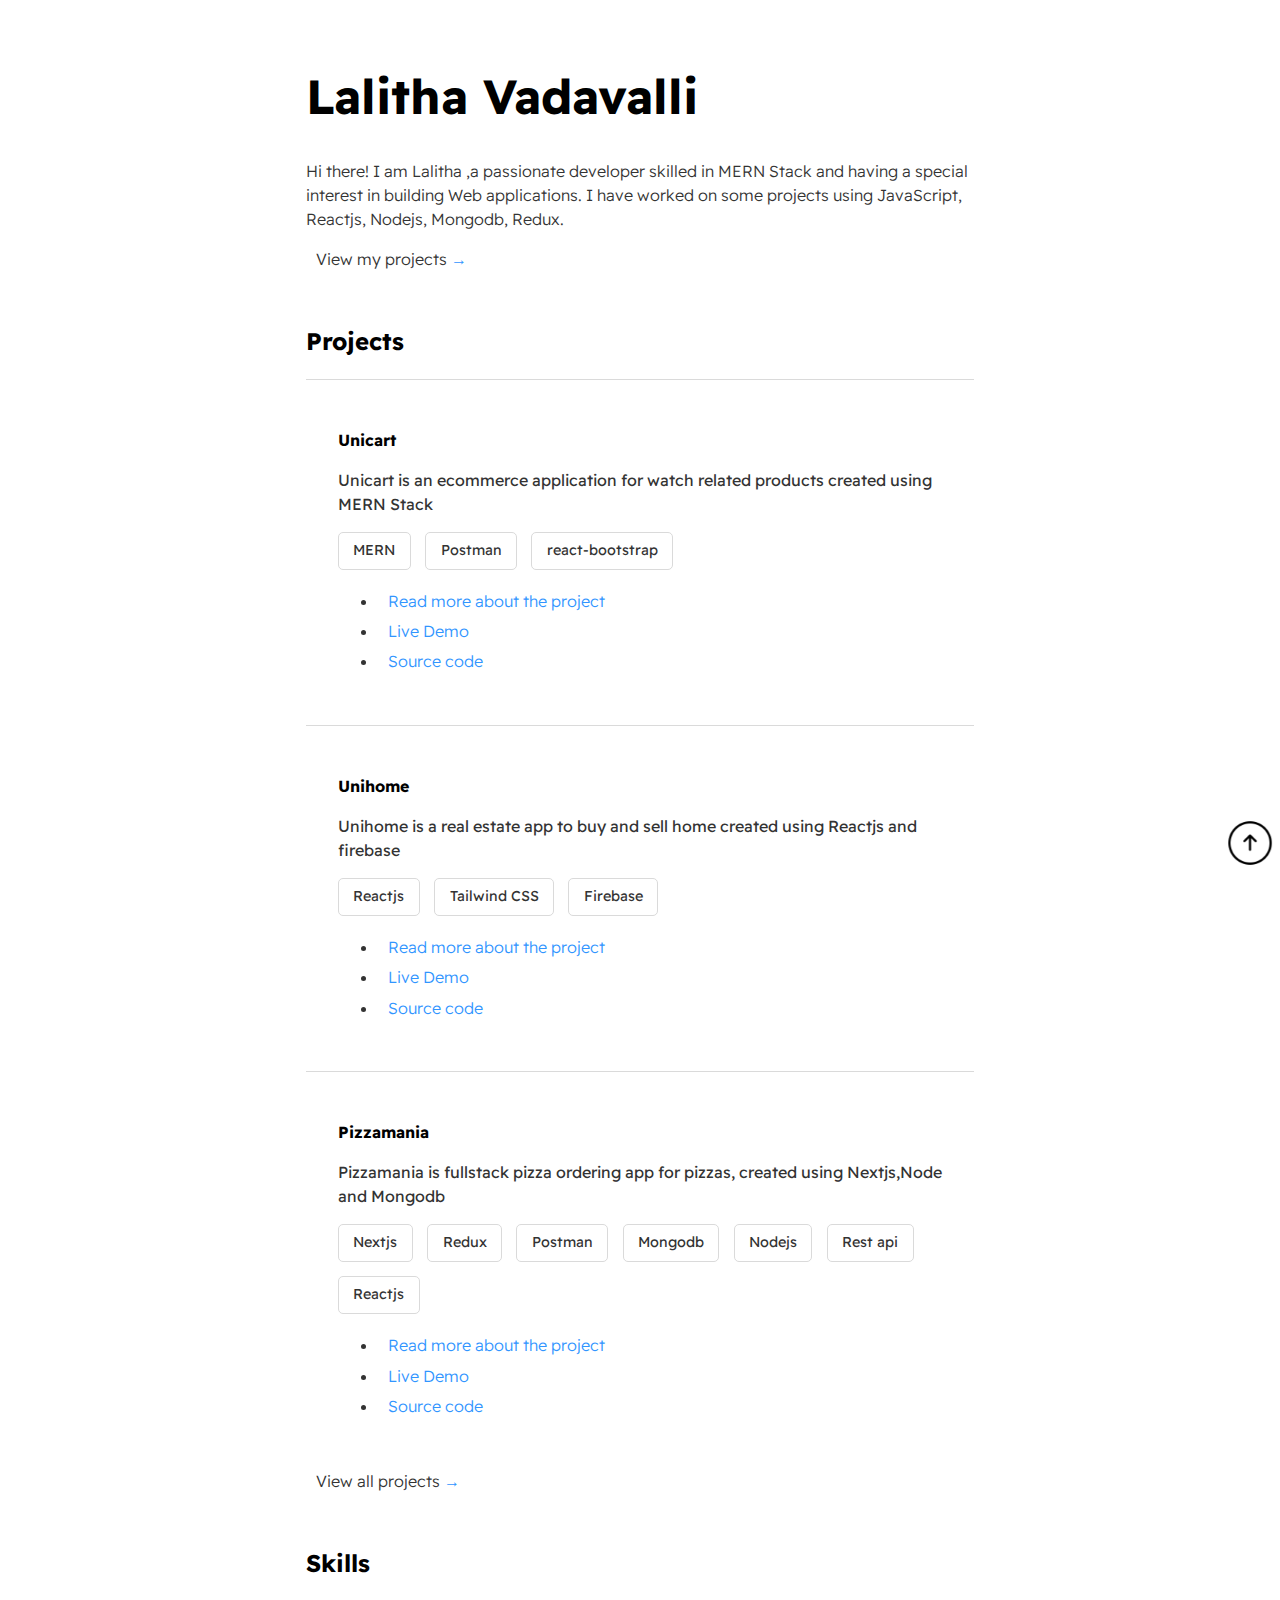
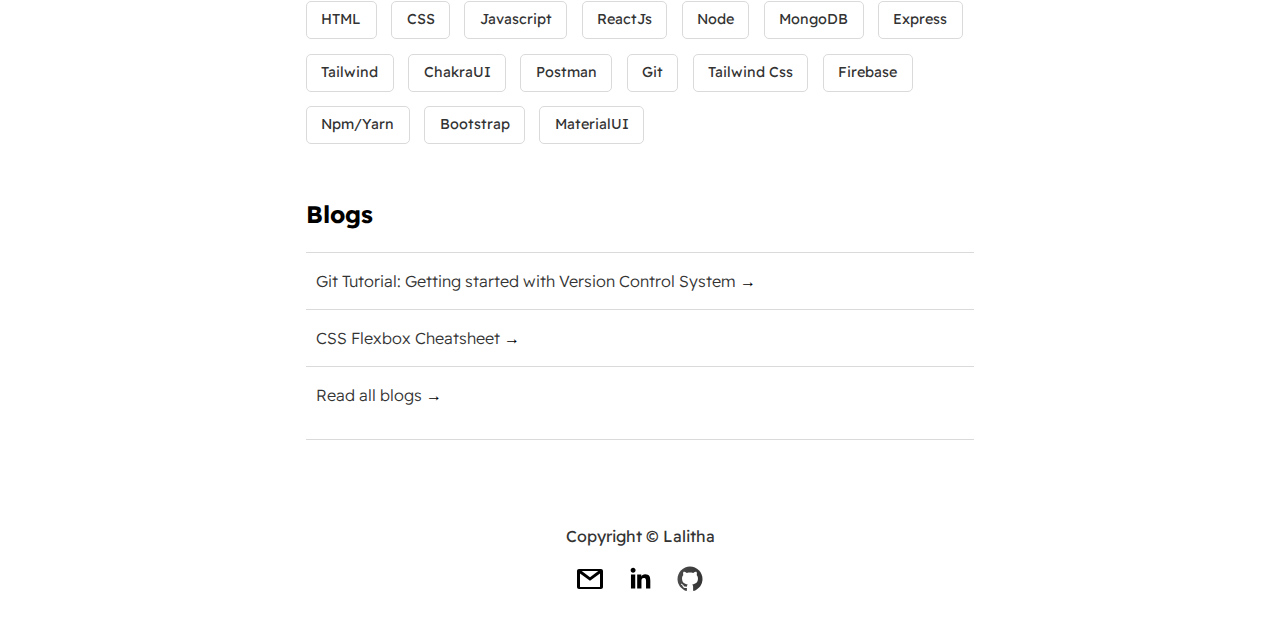
==== index.html @ d6ab0687 "Update index.html" ====
<!DOCTYPE html>
<html>
    <head>
        <meta charset="utf-8">
        <meta http-equiv="X-UA-Compatible" content="IE=edge">
        <title>Lalitha Vadavalli</title>
        <meta name="description" content="">
        <meta name="viewport" content="width=device-width, initial-scale=1">
        <link rel="stylesheet" href="./styles/style.css">
          <!-- Favicons -->
        <link
        rel="apple-touch-icon"
        sizes="180x180"
        href="/assets/icons/apple-touch-icon.png"
        />
        <link
        rel="icon"
        type="image/png"
        sizes="32x32"
        href="/assets/icons/favicon-32x32.png" 
        />
    </head>
    <body>
        <div id="container--main">

            <!-- <section class="section--page">
                <div id="socials--lists">
                    <a href="index.html">Home</a>
                    <a href="project.html" target="_blank">Projects</a>
                    <a href="" target="_blank">Blog</a>
 
                </div>
            </section>

            <div class="line-break"></div>  -->

            <section id="wrapper--hero" class="section--page">
                <!-- <img id="profile-pic" src="./assets/images/profile_pic.JPG"> -->

                <div>
                    <h1 id="user-name"><span id="span-head"></span>Lalitha Vadavalli</h1>
                    <p id="bio">
                     Hi there! I am Lalitha ,a passionate developer skilled in MERN Stack and having a special interest in building Web applications. I have worked on some projects using JavaScript, Reactjs, Nodejs, Mongodb, Redux.
                    </p> 
                <a href="project.html"><span>View my projects</span> &#X02192;</a>
                    <!-- <p id="email">sailalithavadavalli98@gmail.com</p> -->
                </div>  
            </section>

            <!-- <section class="section--page">
                
                <div id="socials--list">
                    <a href="https://www.linkedin.com/in/lalithavadavalli/" target="_blank">Linkedin</a>
                    <a href="https://github.com/LalithaRamanaV" target="_blank">Github</a>
                    <a href="https://hashnode.com/@lalithaV" target="_blank">Hashnode</a>
                    <a href="./assets/resume.pdf" target="_blank">Resume</a>
                </div>
            </section> -->

            <!-- <section class="section--page">
                <h2>Skills & Qualifications</h2>
                <ul id="qualifications--list">
                    <li>✔️ Familiar with frontend & backend development</li>
                    <li>✔️ Good knowledge in API & Database Design</li>
                    <li>✔️ Worked as Content Writer for a non-profit organization</li>
                    
                </ul>
            </section> -->

            <section id="work-history-wrapper" class="section--page">
              <h2>Projects</h2>

              <div class="line-break"></div>
              <div class="card--work-history">
                  <strong>Unicart</strong>
                  <p>Unicart is an ecommerce application for watch related products created using MERN Stack </p>
                  <div id="wrapper--techstack__items">
                      <div class="card--techstack"><span>MERN</span></div>
                      <div class="card--techstack"><span>Postman</span></div>
                      <div class="card--techstack"><span>react-bootstrap</span></div>
                  </div>
                  <ul>
                    <li><a href="unicart.html">Read more about the project</a></li>
                    <li><a href="https://unicart-wsw8.onrender.com/"target="blank"> Live Demo</a></li>
                    <li><a href="https://github.com/LalithaRamanaV/uni-cart"target="blank">Source code</a></li>
                </ul>
              </div>
              <div class="line-break"></div>

              <div class="card--work-history">
                <strong>Unihome </strong>
                <p>Unihome is a real estate app to buy and sell home created using Reactjs and firebase</p>
                <div id="wrapper--techstack__items">
                    <div class="card--techstack"><span>Reactjs</span></div>
                    <div class="card--techstack"><span>Tailwind CSS</span></div>
                    <div class="card--techstack"><span>Firebase</span></div>
                </div>
                <ul>
                    <li><a href="unihome.html">Read more about the project</a></li>
                    <li><a href="https://unihome.vercel.app/"target="blank">Live Demo</a></li>
                    <li><a href="https://github.com/LalithaRamanaV/unihome"target="blank">Source code</a></li>
                </ul>
            </div>
           
            <div class="line-break"></div>

            
            <div class="card--work-history">
              <strong>Pizzamania</strong>
              <p>Pizzamania is fullstack pizza ordering app for pizzas, created using Nextjs,Node and Mongodb</p>
              <div id="wrapper--techstack__items">
                  <div class="card--techstack"><span>Nextjs</span></div>
                  <div class="card--techstack"><span>Redux</span></div>
                  <div class="card--techstack"><span>Postman</span></div>
                  <div class="card--techstack"><span>Mongodb</span></div>
                  <div class="card--techstack"><span>Nodejs</span></div>
                  <div class="card--techstack"><span>Rest api</span></div>
                  <div class="card--techstack"><span>Reactjs</span></div>
              </div>
              <ul>
                  <li><a href="pizzamania.html">Read more about the project</a></li>
                  <li><a href="https://pizza-mania-six.vercel.app/"target="blank">Live Demo</a></li>
                  <li><a href="https://github.com/LalithaRamanaV/pizza-mania"target="blank">Source code</a></li>
              </ul>
          </div>
          <a href="project.html"> <span>View all projects</span> &#X02192;</a>
<!--             
               <div class="main">
                  <ul class="cards">
                    <li class="cards_item">
                      <div class="card">
                        <div class="card_content">
                          <h2 class="card_title">Unicart</h2>
                          <p class="card_text">Unicart is an ecommerce application for watch related products created using MERN Stack </p>
                          <button class="btn card_btn"><a href="unicart.html">Read more</a></button>
                        </div>
                      </div>
                    </li>
                    <li class="cards_item">
                      <div class="card">
                        <div class="card_content">
                          <h2 class="card_title">Unihome</h2>
                          <p class="card_text">Unihome is a real estate app to buy and sell home created using Reactjs and firebase</p>
                          <button class="btn card_btn"><a href="unihome.html">Read more</a></button>
                        </div>
                      </div>
                    </li>
                    <li class="cards_item">
                      <div class="card">
                        <div class="card_content">
                          <h2 class="card_title">Pizzamania</h2>
                          <p class="card_text">Pizzamania is fullstack pizza ordering app for pizzas, created using Nextjs,Node and Mongodb</p>
                          <button class="btn card_btn"><a href="pizzamania.html">Read more</a></button>
                        </div>
                      </div>
                    </li>
                  </ul>

                  <a href="project.html"><span>view all projects </span>  &#X02192;</a>
                  
              </div> -->
                 

              <!-- <div id="wrapper--techstack__items">
                  <div class="card--techstack">
                      <a href="project.html"><span>view all projects </span>  &#X02192;</a>
                  </div>
              </div> -->
          
          </section>

            <section class="section--page"  id="skills">
                <h2>Skills</h2>
                <div class="skills-wrapper">
                  <!-- <div class="first-set animate__animated animate__pulse">
                    <img
                      src="assets/icons/icons8-html-5.svg"
                      alt="HTML"
                      loading="lazy"
                      class="icon icon-card"
                    />
                   
                    <img
                      src="assets/icons/icons8-css3.svg"
                      alt=""
                      loading="lazy"
                      class="icon icon-card"
                    />
                    <img
                      src="assets/icons/icons8-javascript.svg"
                      alt=""
                      loading="lazy"
                      class="icon icon-card"
                    />
                   
                    <img
                    src="assets/icons/icons8-react-native.svg"
                    alt=""
                    loading="lazy"
                    class="icon icon-card"
                  />
                
                   
                  </div>
          
                  <div class="second-set animate__animated animate__pulse">
                <img
                src="assets/icons/icons8-redux.svg"
                alt=""
                loading="lazy"
                class="icon icon-card"
              />
                    <img
                    src="assets/icons/icons8-next.js.svg"
                    alt=""
                    loading="lazy"
                    class="icon icon-card"
                  />
                    <img
                      src="assets/icons/icons8-firebase.svg"
                      alt=""
                      loading="lazy"
                      class="icon icon-card"
                    />
                    <img
                    src="assets/icons/icons8-nodejs.svg"
                    alt=""
                    loading="lazy"
                    class="icon icon-card"
                  />
                  </div>

                  <div class="third-set animate__animated animate__pulse">
                    <img
                      src="assets/icons/icons8-json-web-token.svg"
                      alt=""
                      loading="lazy"
                      class="icon icon-card"
                    />
                    <img
                      src="assets/icons/icons8-mongodb.svg"
                      alt=""
                      loading="lazy"
                      class="icon icon-card"
                    />
                    <img
                      src="assets/icons/icons8-mongoose.svg"
                      alt=""
                      loading="lazy"
                      class="icon icon-card"
                    />
                    <img
                    src="assets/icons/icons8-express-js.svg"
                    alt=""
                    loading="lazy"
                    class="icon icon-card"
                  />
                  </div>
                 -->

                <div id="wrapper--techstack__items">
                    <div class="card--techstack"><span>HTML</span></div>
                    <div class="card--techstack"><span>CSS</span></div>
                    <div class="card--techstack"><span>Javascript</span></div>
                    <div class="card--techstack"><span>ReactJs</span></div>
                    <div class="card--techstack"><span>Node</span></div>
                    <div class="card--techstack"><span>MongoDB</span></div>
                    <div class="card--techstack"><span>Express</span></div>
                    <div class="card--techstack"><span>Tailwind</span></div>
                    <div class="card--techstack"><span>ChakraUI</span></div>
                    <div class="card--techstack"><span>Postman</span></div>
                    <div class="card--techstack"><span>Git</span></div>
                    <div class="card--techstack"><span>Tailwind Css</span></div>
                    <div class="card--techstack"><span>Firebase</span></div>
                    <div class="card--techstack"><span>Npm/Yarn</span></div>
                    <div class="card--techstack"><span>Bootstrap</span></div>
                    <div class="card--techstack"><span>MaterialUI</span></div>
                </div>
              </div> 
            </section>
          

            <section class="section--page">
                <h2>Blogs</h2>

                <div class="card--project">
                    <a href="project1.html"><span>Git Tutorial: Getting started with Version Control System </span> &#X02192;</a>
                    
                </div>

                <div class="card--project">
                    <a href="project2.html" ><span>CSS Flexbox Cheatsheet </span> &#X02192;</a>
                    
                </div>
                <div class="card--project">
                    <a href="https://hashnode.com/@lalithaV" target="_blank"><span>Read all blogs </span>  &#X02192;</a>
                </div>
                

            </section>
           <!-- 
            <section class="section--page">
                <div class="line-break"></div>
                <h4 id="footer">&#169;2022 designed and coded by Lalitha</h4>
                <div id="socials--lists">
                    <a href="https://www.linkedin.com/in/lalithavadavalli/" target="_blank">Linkedin</a>
                    <a href="https://github.com/LalithaRamanaV" target="_blank">Github</a>
                    <a href="https://hashnode.com/@lalithaV" target="_blank">Hashnode</a>
                    
                </div>
            </section> -->

     
            <div class="line-break"></div>

   
        </div>
        <!-- Footer section -->
                      
    <footer>
        <p class="copy">Copyright &copy; Lalitha </p>
         <!-- Social accounts  -->
         <div class="socials">
          <a href="mailto:sailalithavadavalli98@gmail.com" target="_blank"
            ><img
              src="assets/icons/icons8-gmail-logo.svg"
              alt="gmail"
              loading="lazy"
              class="socicon"
          /></a>
          <a href="https://www.linkedin.com/in/lalithavadavalli/" target="_blank"
            ><img
              src="assets/icons/icons8-linkedin-2.svg"
              alt="Linkedin"
              loading="lazy"
              class="socicon"
          /></a>
          <a href="https://github.com/LalithaRamanaV" target="_blank"
            ><img src="assets/icons/icons8-github.svg" alt="Github" class="socicon"
          /></a>
          </div>
      </footer>

      <!-- scrolls -->
   <i class="scroll-up" id="scroll-up"
   ><img
     src="assets/icons/icons8-upward-arrow-64.png"
     class="socicon up-arrow"
     alt="scroll-up"
 /></i>

 <!-- Website scripts -->
 <script src="assets/js/app.js"></script>

    </body>
</html>
---- styles/style.css ----
@import url('https://fonts.googleapis.com/css2?family=Readex+Pro:wght@300;400;500;600;700&display=swap');

:root{
    --mainTextColor-light:#000;
    --secondaryTextColor-light:rgb(51 51 51);
    --mainLinkColor-light:#0da2b8;
    --mainLinkColor-light:#0092cc;
    --mainLinkColor-light:#3195ff;
    --mainBorderColor-light:rgb(218, 218, 218);
    --mainBgColor-light:rgb(249, 250,251);
    --mainBgColor-light:#fff;

    --mainTextColor-dark:#fff;
    --secondaryTextColor-dark:#adb0b1;
    --mainLinkColor-dark:rgb(30, 190,214);
    --mainLinkColor-dark:#0092cc;
    --mainLinkColor-dark:#3195ff;
    --mainBorderColor-dark:#2b3031;
    --mainBgColor-dark:#131415;
    
    
    --mainTextColor:var(--mainTextColor-dark);
    --secondaryTextColor:var(--secondaryTextColor-dark);
    --mainLinkColor:var(--mainLinkColor-dark);
    --mainBorderColor:var(--mainBorderColor-dark);
    --mainBgColor:var(--mainBgColor-dark);

    --mainTextColor:var(--mainTextColor-light); 
    --secondaryTextColor:var(--secondaryTextColor-light);
    --mainLinkColor:var(--mainLinkColor-light);
    --mainBorderColor:var(--mainBorderColor-light);
    --mainBgColor:var(--mainBgColor-light);
 

}


*{
    font-family: 'Readex Pro';
    line-height: 1.5em;
    box-sizing: border-box;
    color: var(--mainTextColor);
    
}
html {
    scroll-behavior: smooth;
  }
  

body{
    background-color: var(--mainBgColor);            
}
#span-head{
    font-size:0.7em;
    color: var(--mainTextColor);
    
}

p, span, li{
    color: var(--secondaryTextColor);
    font-size: 1em;
}

a{
    text-decoration: none;
    color: var(--mainLinkColor);
    font-weight: 500;
    padding: 10px;
}

li{
    line-height: 1.9em;
}

#container--main{
    max-width: 700px;
    margin: 0 auto;
    padding: 1em;
}

.section--page{
    padding-top: 1em;
    padding-bottom: 1em;
}

#wrapper--hero{
    display: flex;
    align-items: center;
    gap: 4em;
}

#bio, a{
    font-weight: 300;
}

#user-name{
    font-size: 48px;
    line-height: 1em;
}

#pic{
    width: 100%;
    height: auto;
    object-fit: cover;
}

#email{
    color: var(--mainTextColor);
}

#socials--list{
    display: flex;
    align-items: center;
    justify-content: space-evenly;
    font-size: 22px;
    column-gap:1em;
    flex-wrap: wrap;
}
#socials--lists{
    display: flex;
    justify-content: space-evenly;
    column-gap:0.5em ;
    flex-wrap: wrap; 

}


#socials--list a{
    font-weight: 300;
    color: var(--secondaryTextColor);
    font-size: 0.9em;
    transition: 0.3s;
}
#socials--lists a{
    font-weight: 600;
    color: var(--secondaryTextColor);
    font-size: 1em;
    transition: 0.3s;
}

#socials--list a:hover{
    font-weight: 100;
    color: var(--mainLinkColor);
    font-size: 1em;
}
#socials--lists a:hover{
    font-weight: 600;
    color: var(--mainLinkColor);
    font-size: 1em;
}

#qualifications--list{
    list-style: none;
}

#wrapper--techstack__items{
    display: flex;
    flex-wrap: wrap;
    gap: 1em;
    font-size: 0.9em;
}

.card--techstack{
    border: 1px solid var(--mainBorderColor);
    border-radius: 5px;
    padding: 0.5em 1em;
    align-items: center;
}
.card--techstack a{
    border-radius: 5px;
    padding: 0.5em 1em;
    align-items: center;
    font-weight:500;
}
.card--techstack a:hover{
    font-weight:900;
    
}

.card--project{
    padding-top: 1em;
    padding-bottom: 1em;
    border-top: 1px solid var(--mainBorderColor);
}

.card--project a{
    color: var(--mainTextColor);

    transition: 0.3s;
}

.card--project a:hover{
    color: #0092cc;

}

.card--work-history{
    /* border-left: 1px solid var(--mainBorderColor); */
    margin-top: 3em;
    margin-bottom: 3em;
    padding-left: 2em;
}

.line-break{
    background-color: var(--mainBorderColor);
    height: 1px;
}

h4{
    align-items: center;
    text-align: center;
}
/* technologies */
#skills{
    max-width: 68.75rem;
    margin: auto;
    text-align: center;
}
h2{
    text-align: left;
}
.skills-wrapper img {
    padding: 1.25rem;
  }
  
  .icon {
    width: 5rem;
    height: 5rem;
  }
  @media screen and (max-width: 720px) {
    .icon {
        width: 5rem;
        height: 5rem;
        columns: 3;
        overflow: hidden;
      }
  }

@media(max-width:600px){

    .section--page{
        padding-top: 1em;
        padding-bottom: 1em;
    }

    #wrapper--hero{
        display: flex;
        align-items: center;
        gap: 1em;
    }

    #profile-pic{
        width: 200px;
        height: 200px;
    }

    #wrapper--hero{
        flex-direction: column;
    }

    .card--work-history{
        border-left: none;
        padding-left: 0;
    }
}
  pre code {
    background-color:#fff;
    color:#000;
    /* border: 1px solid #999; */
    display: inline-block;
    height:auto;
    padding: 10px;
    box-sizing: border-box;
   }

/* project cards */
.main{
    max-width: 1200px;
    margin: 0 auto;
    
  }
  
  .btn {
    font-size: 14px;
    text-transform: uppercase;
    font-weight: 400;
    display: block;
    width: 100%;
    cursor: pointer;
    background: #131415;
    border:none;
    color:#adb0b1;
    background-color: #2b3031;
  }
  
  .btn:hover {
    font-weight: 600;
    color:#0092cc;
  }
  
  .cards {
   
    display: flex;
    flex-wrap: wrap;
    list-style: none;
    margin: 0;
    padding: 0;
  }
  
  .cards_item {
    display: flex;
    padding: 1rem;
  }
  
  @media (min-width: 40rem) {
    .cards_item {
      width: 50%;
    }
  }
  
  @media (min-width: 56rem) {
    .cards_item {
      width: 33.3333%;
    }
  }
  
  .card {
    background-color: #2b3031;
    border-radius: 0.25rem;
    /* box-shadow: 0 20px 40px -14px rgba(0, 0, 0, 0.25); */
    display: flex;
    flex-direction: column;
    overflow: hidden;
  }
 
  
  .card_content {
    padding: 1rem;
    /* border: 1px solid rgba(255, 255, 255, 0.2); */
    background-color:#131415;
    background-color: #2b3031;
    
  }
  
  .card_title {
    color: #adb0b1;
    font-size: 1.1rem;
    font-weight: 700;
    letter-spacing: 1px;
    text-transform: capitalize;
    margin: 0px;
  }
  
  .card_text {
    color: #adb0b1;
    font-size: 0.875rem;
    line-height: 1.5;
    margin-bottom: 1.25rem;    
    font-weight: 400;
  }
  /* footer and footer icons */
  .socials {
    position: relative;
    display: table;
    margin :0 auto;
  }
  .socicon {
    height: 30px;
    width: 30px;
  }
  footer {
    padding: 1.25rem;
    text-align: center;
    margin: 2rem 0 0;
  }
  @media screen and (max-width: 420px) {
    .footer{
        font-size: small;
      }
  }
/* scrolls */
.scroll-up {
  position: fixed;
  right: 0.5%;
  bottom: 3%;
  cursor: pointer;
}

.up-arrow {
  width: 3rem;
  height: 3rem;
}
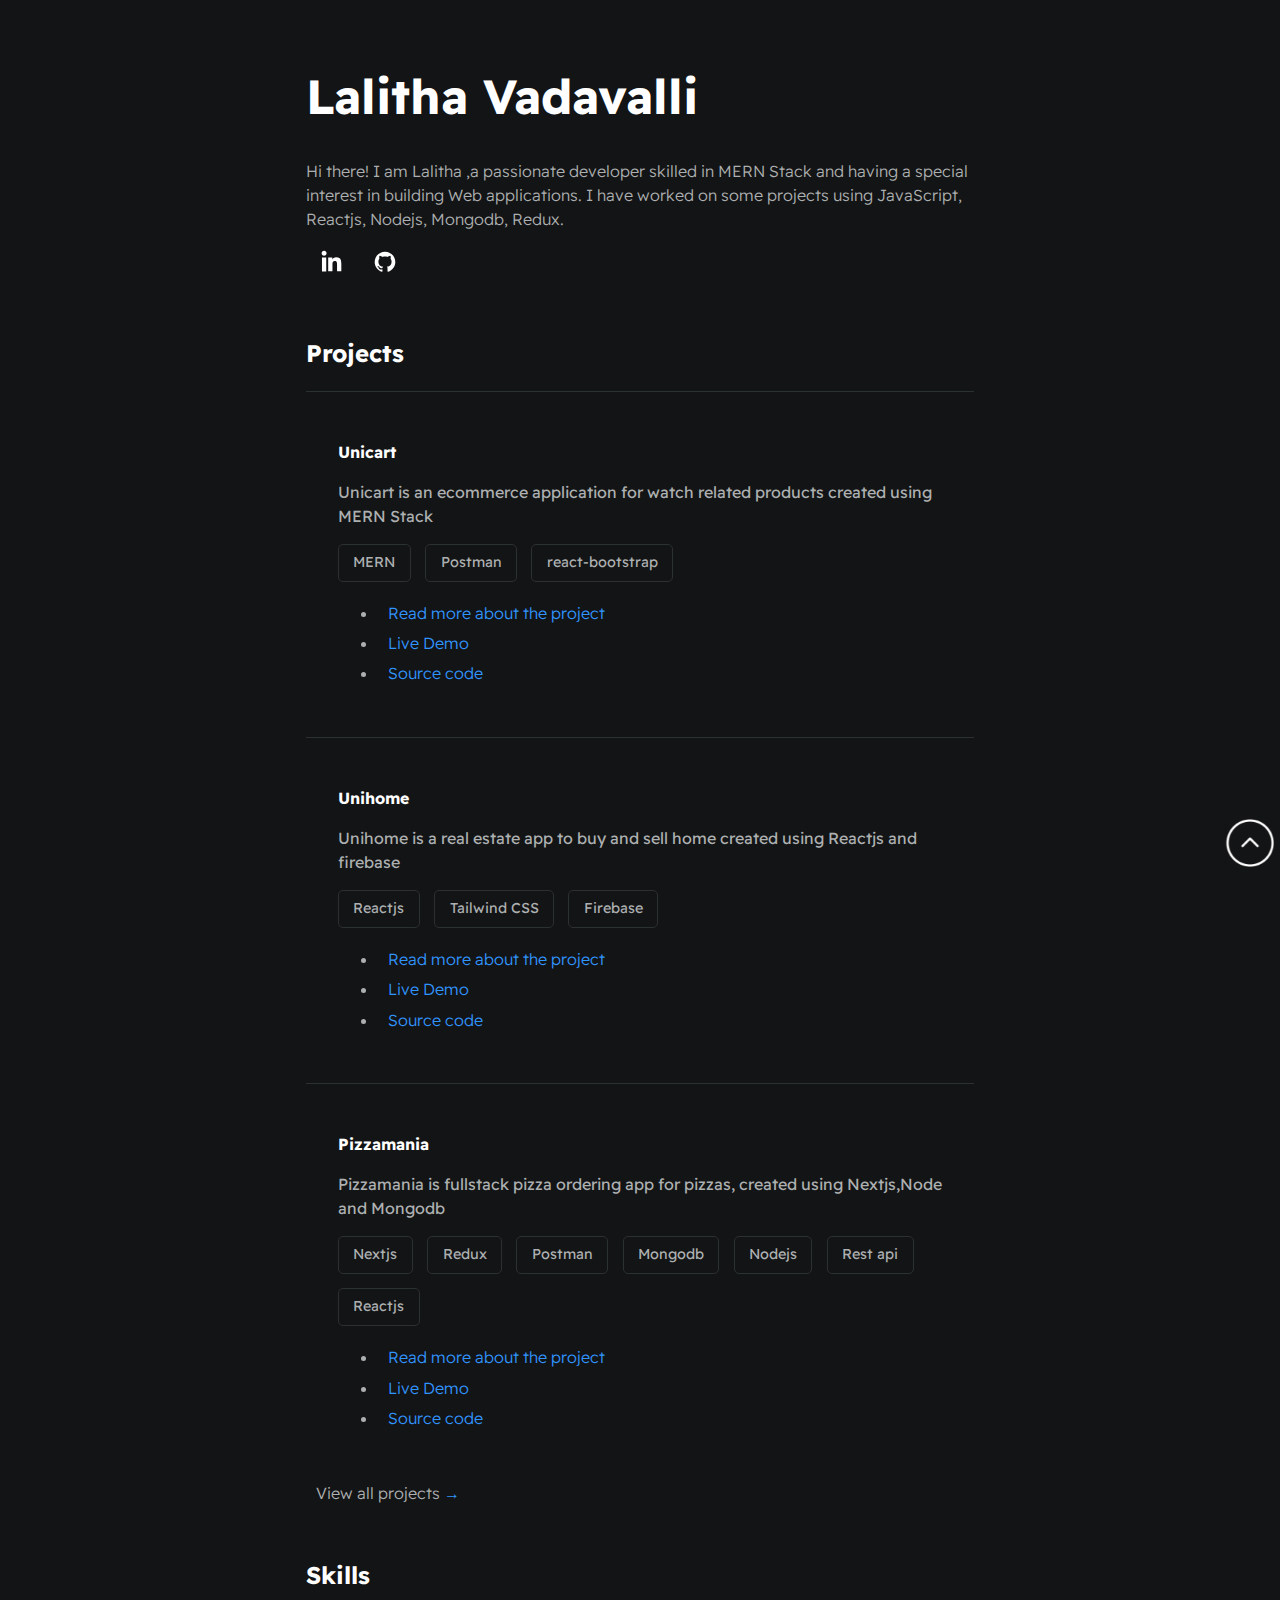
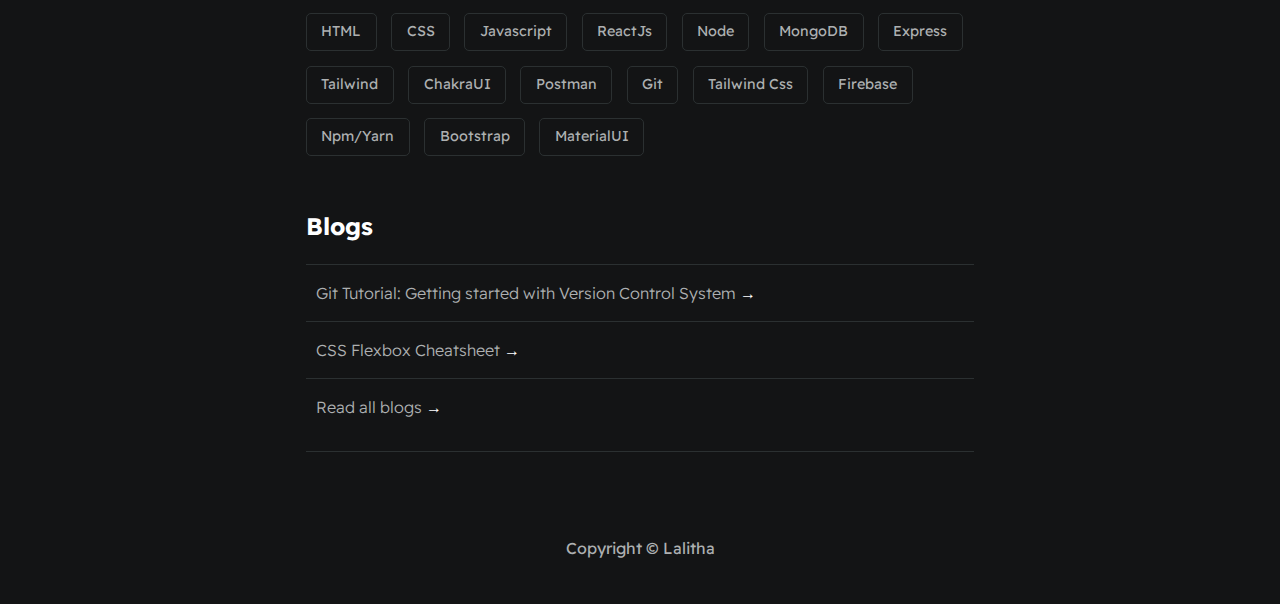
==== commit e58ca4b8: "build: updated scrolls" ====
--- a/index.html
+++ b/index.html
@@ -42,30 +42,20 @@
                     <p id="bio">
                      Hi there! I am Lalitha ,a passionate developer skilled in MERN Stack and having a special interest in building Web applications. I have worked on some projects using JavaScript, Reactjs, Nodejs, Mongodb, Redux.
                     </p> 
-                <a href="project.html"><span>View my projects</span> &#X02192;</a>
                     <!-- <p id="email">sailalithavadavalli98@gmail.com</p> -->
+                    <a href="https://www.linkedin.com/in/lalithavadavalli/" target="_blank"
+            ><img
+              src="assets/icons/icons8-linkedin-2.svg"
+              alt="Linkedin"
+              loading="lazy"
+              class="socicon"
+          /></a>
+          <a href="https://github.com/LalithaRamanaV" target="_blank"
+            ><img src="assets/icons/icons8-github.svg" alt="Github" class="socicon"
+          /></a>
+
                 </div>  
             </section>
-
-            <!-- <section class="section--page">
-                
-                <div id="socials--list">
-                    <a href="https://www.linkedin.com/in/lalithavadavalli/" target="_blank">Linkedin</a>
-                    <a href="https://github.com/LalithaRamanaV" target="_blank">Github</a>
-                    <a href="https://hashnode.com/@lalithaV" target="_blank">Hashnode</a>
-                    <a href="./assets/resume.pdf" target="_blank">Resume</a>
-                </div>
-            </section> -->
-
-            <!-- <section class="section--page">
-                <h2>Skills & Qualifications</h2>
-                <ul id="qualifications--list">
-                    <li>✔️ Familiar with frontend & backend development</li>
-                    <li>✔️ Good knowledge in API & Database Design</li>
-                    <li>✔️ Worked as Content Writer for a non-profit organization</li>
-                    
-                </ul>
-            </section> -->
 
             <section id="work-history-wrapper" class="section--page">
               <h2>Projects</h2>
@@ -317,17 +307,10 @@
         </div>
         <!-- Footer section -->
                       
-    <footer>
+     <footer>
         <p class="copy">Copyright &copy; Lalitha </p>
          <!-- Social accounts  -->
-         <div class="socials">
-          <a href="mailto:sailalithavadavalli98@gmail.com" target="_blank"
-            ><img
-              src="assets/icons/icons8-gmail-logo.svg"
-              alt="gmail"
-              loading="lazy"
-              class="socicon"
-          /></a>
+         <!-- <div class="socials">
           <a href="https://www.linkedin.com/in/lalithavadavalli/" target="_blank"
             ><img
               src="assets/icons/icons8-linkedin-2.svg"
@@ -338,13 +321,13 @@
           <a href="https://github.com/LalithaRamanaV" target="_blank"
             ><img src="assets/icons/icons8-github.svg" alt="Github" class="socicon"
           /></a>
-          </div>
+          </div> -->
       </footer>
 
       <!-- scrolls -->
    <i class="scroll-up" id="scroll-up"
    ><img
-     src="assets/icons/icons8-upward-arrow-64.png"
+     src="assets/icons/icons8-slide-up-64.png"
      class="socicon up-arrow"
      alt="scroll-up"
  /></i>
--- a/styles/style.css
+++ b/styles/style.css
@@ -17,13 +17,6 @@
     --mainLinkColor-dark:#3195ff;
     --mainBorderColor-dark:#2b3031;
     --mainBgColor-dark:#131415;
-    
-    
-    --mainTextColor:var(--mainTextColor-dark);
-    --secondaryTextColor:var(--secondaryTextColor-dark);
-    --mainLinkColor:var(--mainLinkColor-dark);
-    --mainBorderColor:var(--mainBorderColor-dark);
-    --mainBgColor:var(--mainBgColor-dark);
 
     --mainTextColor:var(--mainTextColor-light); 
     --secondaryTextColor:var(--secondaryTextColor-light);
@@ -31,6 +24,11 @@
     --mainBorderColor:var(--mainBorderColor-light);
     --mainBgColor:var(--mainBgColor-light);
  
+    --mainTextColor:var(--mainTextColor-dark);
+    --secondaryTextColor:var(--secondaryTextColor-dark);
+    --mainLinkColor:var(--mainLinkColor-dark);
+    --mainBorderColor:var(--mainBorderColor-dark);
+    --mainBgColor:var(--mainBgColor-dark);
 
 }
 
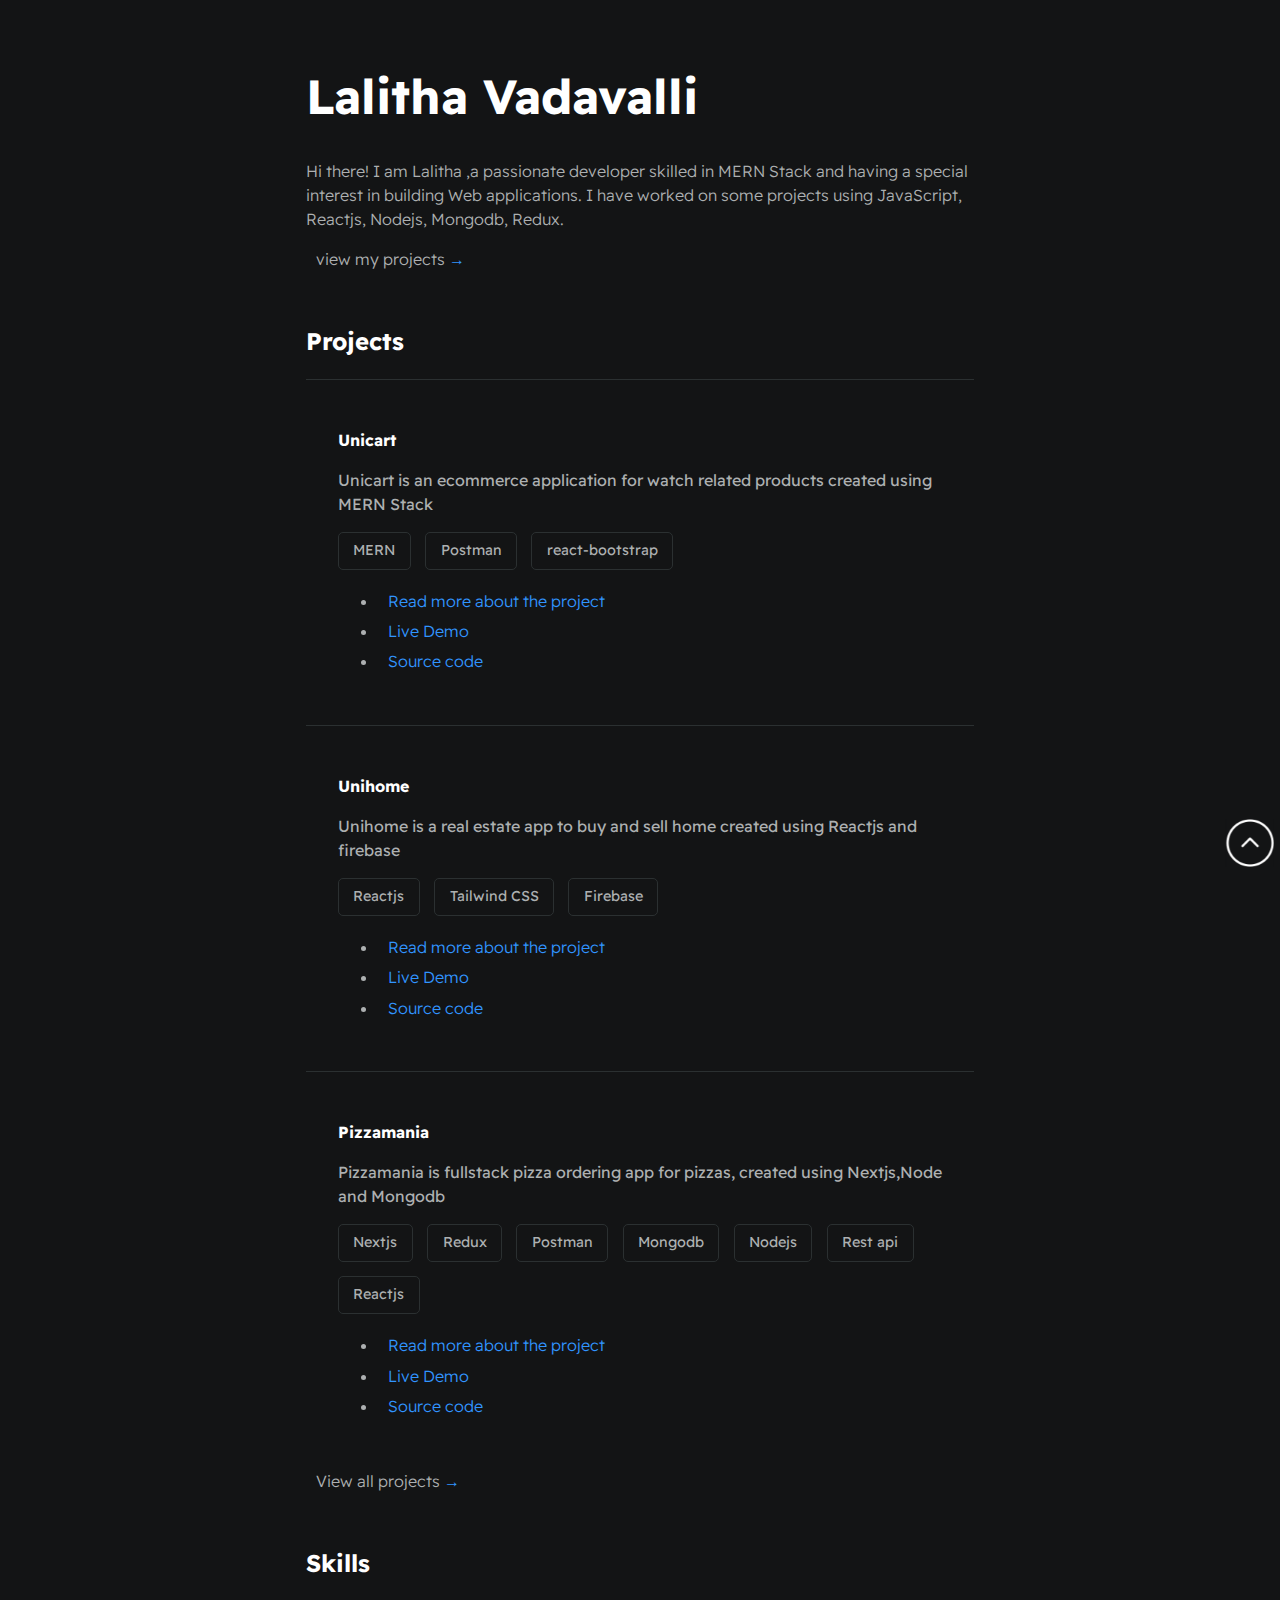
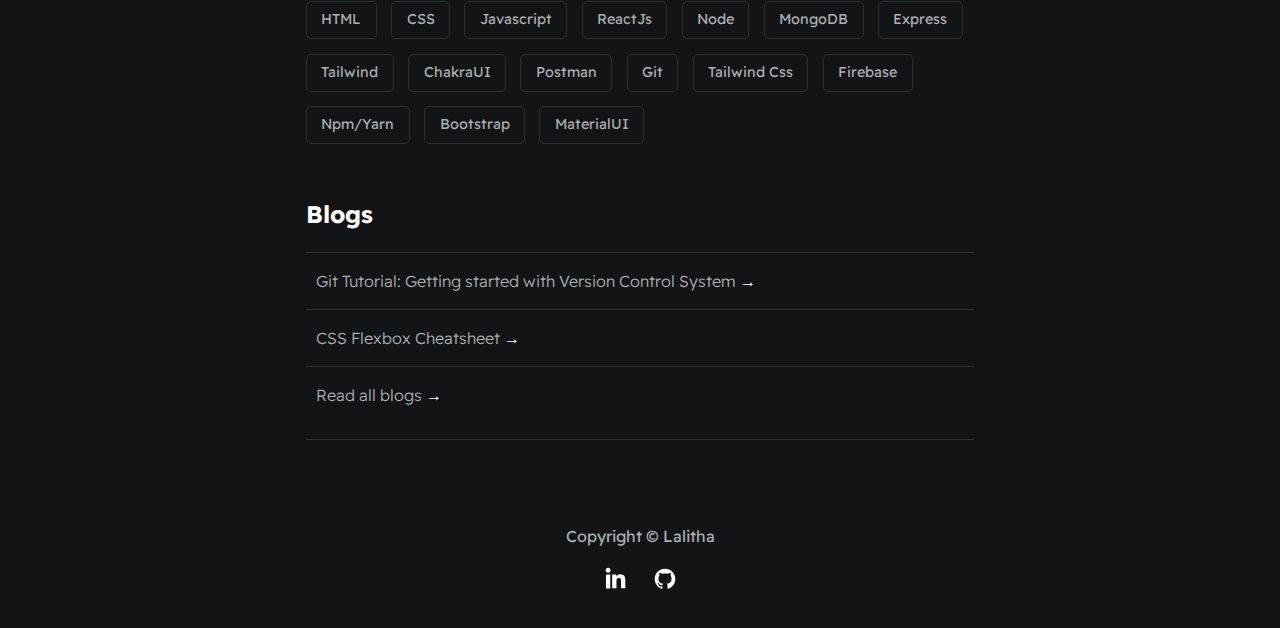
==== commit 6074acd6: "Update index.html" ====
--- a/index.html
+++ b/index.html
@@ -43,17 +43,8 @@
                      Hi there! I am Lalitha ,a passionate developer skilled in MERN Stack and having a special interest in building Web applications. I have worked on some projects using JavaScript, Reactjs, Nodejs, Mongodb, Redux.
                     </p> 
                     <!-- <p id="email">sailalithavadavalli98@gmail.com</p> -->
-                    <a href="https://www.linkedin.com/in/lalithavadavalli/" target="_blank"
-            ><img
-              src="assets/icons/icons8-linkedin-2.svg"
-              alt="Linkedin"
-              loading="lazy"
-              class="socicon"
-          /></a>
-          <a href="https://github.com/LalithaRamanaV" target="_blank"
-            ><img src="assets/icons/icons8-github.svg" alt="Github" class="socicon"
-          /></a>
-
+                      <a href="project.html"><span>view my projects </span>  &#X02192;</a>
+                  
                 </div>  
             </section>
 
@@ -310,7 +301,7 @@
      <footer>
         <p class="copy">Copyright &copy; Lalitha </p>
          <!-- Social accounts  -->
-         <!-- <div class="socials">
+         <div class="socials">
           <a href="https://www.linkedin.com/in/lalithavadavalli/" target="_blank"
             ><img
               src="assets/icons/icons8-linkedin-2.svg"
@@ -321,7 +312,7 @@
           <a href="https://github.com/LalithaRamanaV" target="_blank"
             ><img src="assets/icons/icons8-github.svg" alt="Github" class="socicon"
           /></a>
-          </div> -->
+          </div>
       </footer>
 
       <!-- scrolls -->
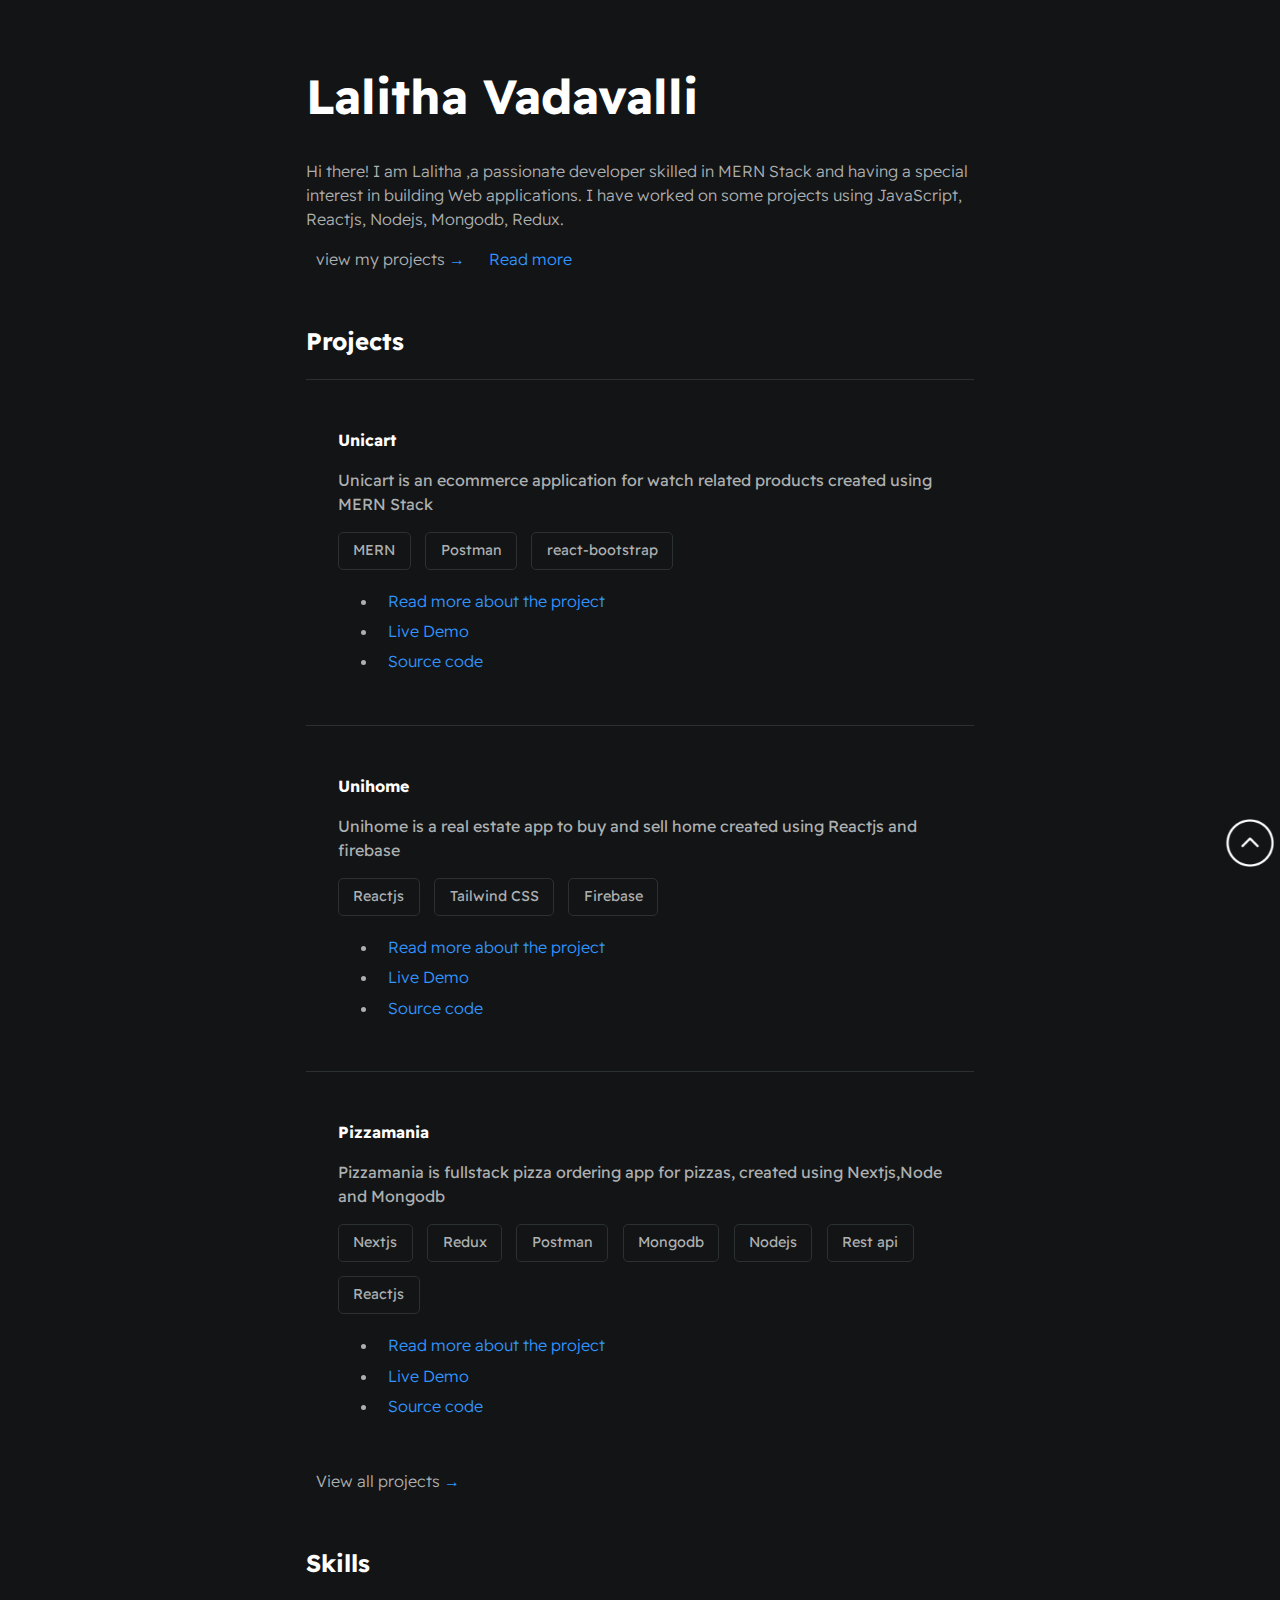
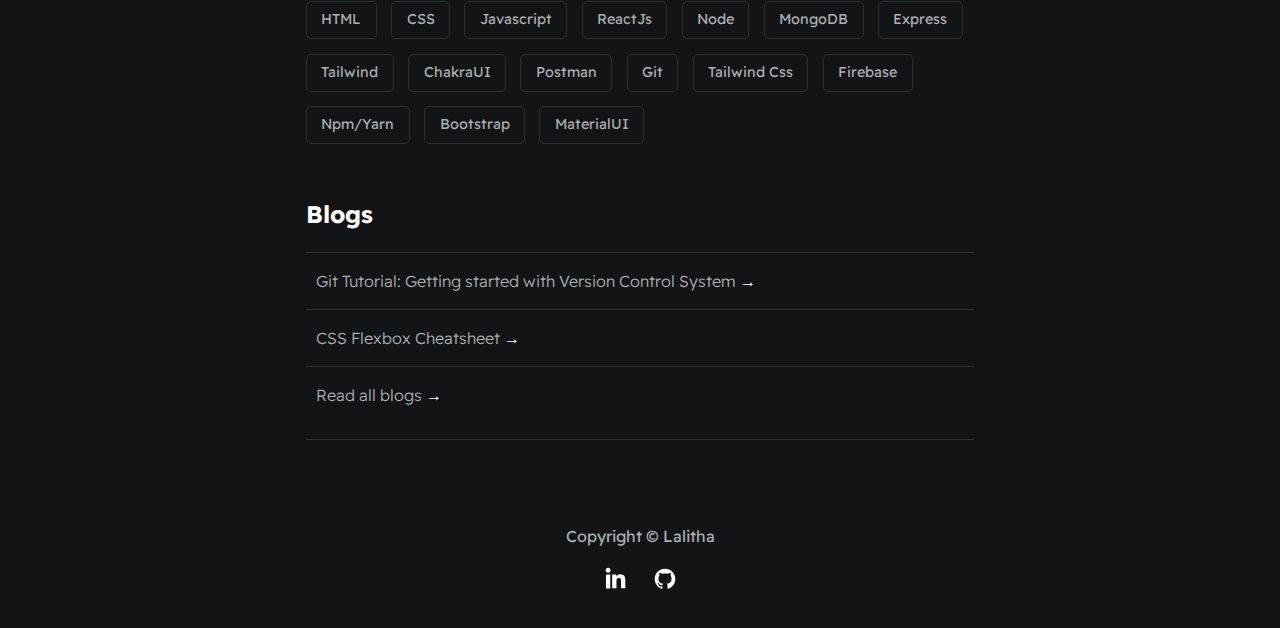
==== commit d335fcf3: "Update index.html" ====
--- a/index.html
+++ b/index.html
@@ -44,6 +44,7 @@
                     </p> 
                     <!-- <p id="email">sailalithavadavalli98@gmail.com</p> -->
                       <a href="project.html"><span>view my projects </span>  &#X02192;</a>
+                      <a href="">Read more</a>
                   
                 </div>  
             </section>
@@ -269,14 +270,14 @@
                     
                 </div>
 
-                <div class="card--project">
-                    <a href="project2.html" ><span>CSS Flexbox Cheatsheet </span> &#X02192;</a>
-                    
-                </div>
-                <div class="card--project">
-                    <a href="https://hashnode.com/@lalithaV" target="_blank"><span>Read all blogs </span>  &#X02192;</a>
-                </div>
-                
+              <div class="card--project">
+                  <a href="project2.html" ><span>CSS Flexbox Cheatsheet </span> &#X02192;</a>
+                  
+              </div>
+              <div class="card--project">
+                  <a href="https://hashnode.com/@lalithaV" target="_blank"><span>Read all blogs </span>  &#X02192;</a>
+              </div>
+
 
             </section>
            <!-- 
@@ -293,6 +294,7 @@
 
      
             <div class="line-break"></div>
+
 
    
         </div>
--- a/styles/style.css
+++ b/styles/style.css
@@ -29,7 +29,6 @@
     --mainLinkColor:var(--mainLinkColor-dark);
     --mainBorderColor:var(--mainBorderColor-dark);
     --mainBgColor:var(--mainBgColor-dark);
-
 }
 
 
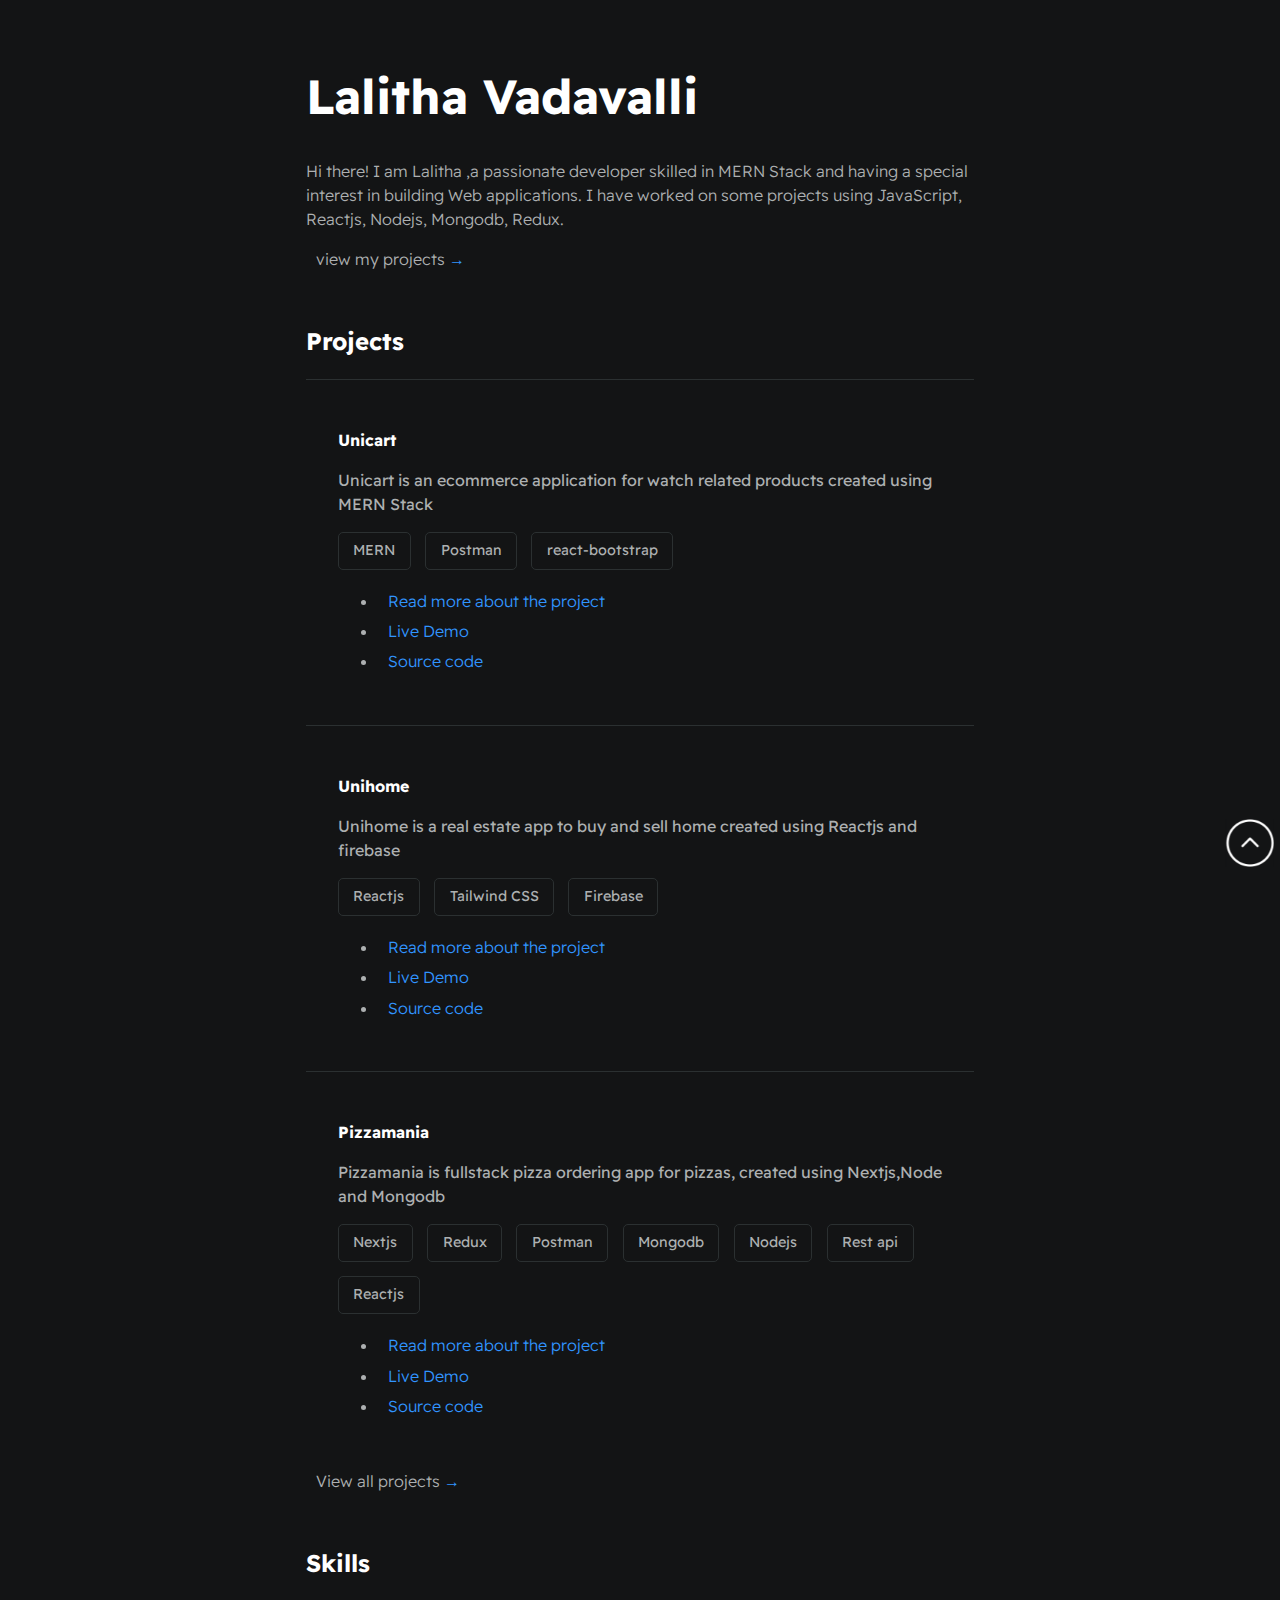
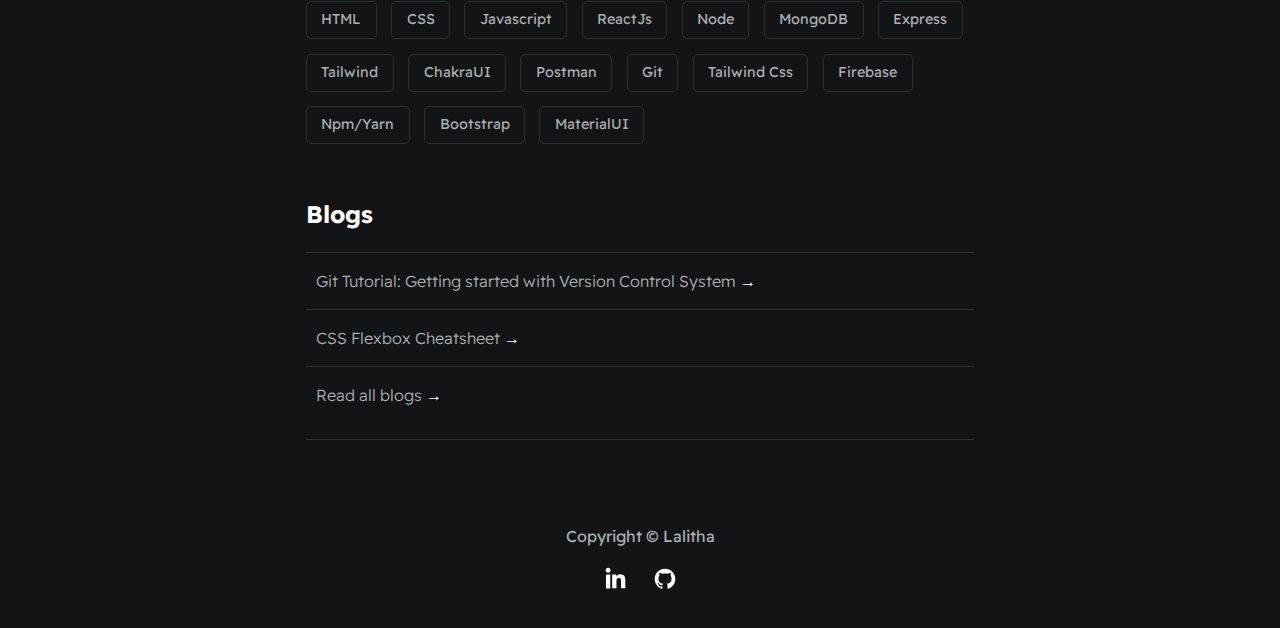
==== commit f4176d7c: "Update index.html" ====
--- a/index.html
+++ b/index.html
@@ -44,7 +44,7 @@
                     </p> 
                     <!-- <p id="email">sailalithavadavalli98@gmail.com</p> -->
                       <a href="project.html"><span>view my projects </span>  &#X02192;</a>
-                      <a href="">Read more</a>
+                      <!-- <a href="">Read more</a> -->
                   
                 </div>  
             </section>
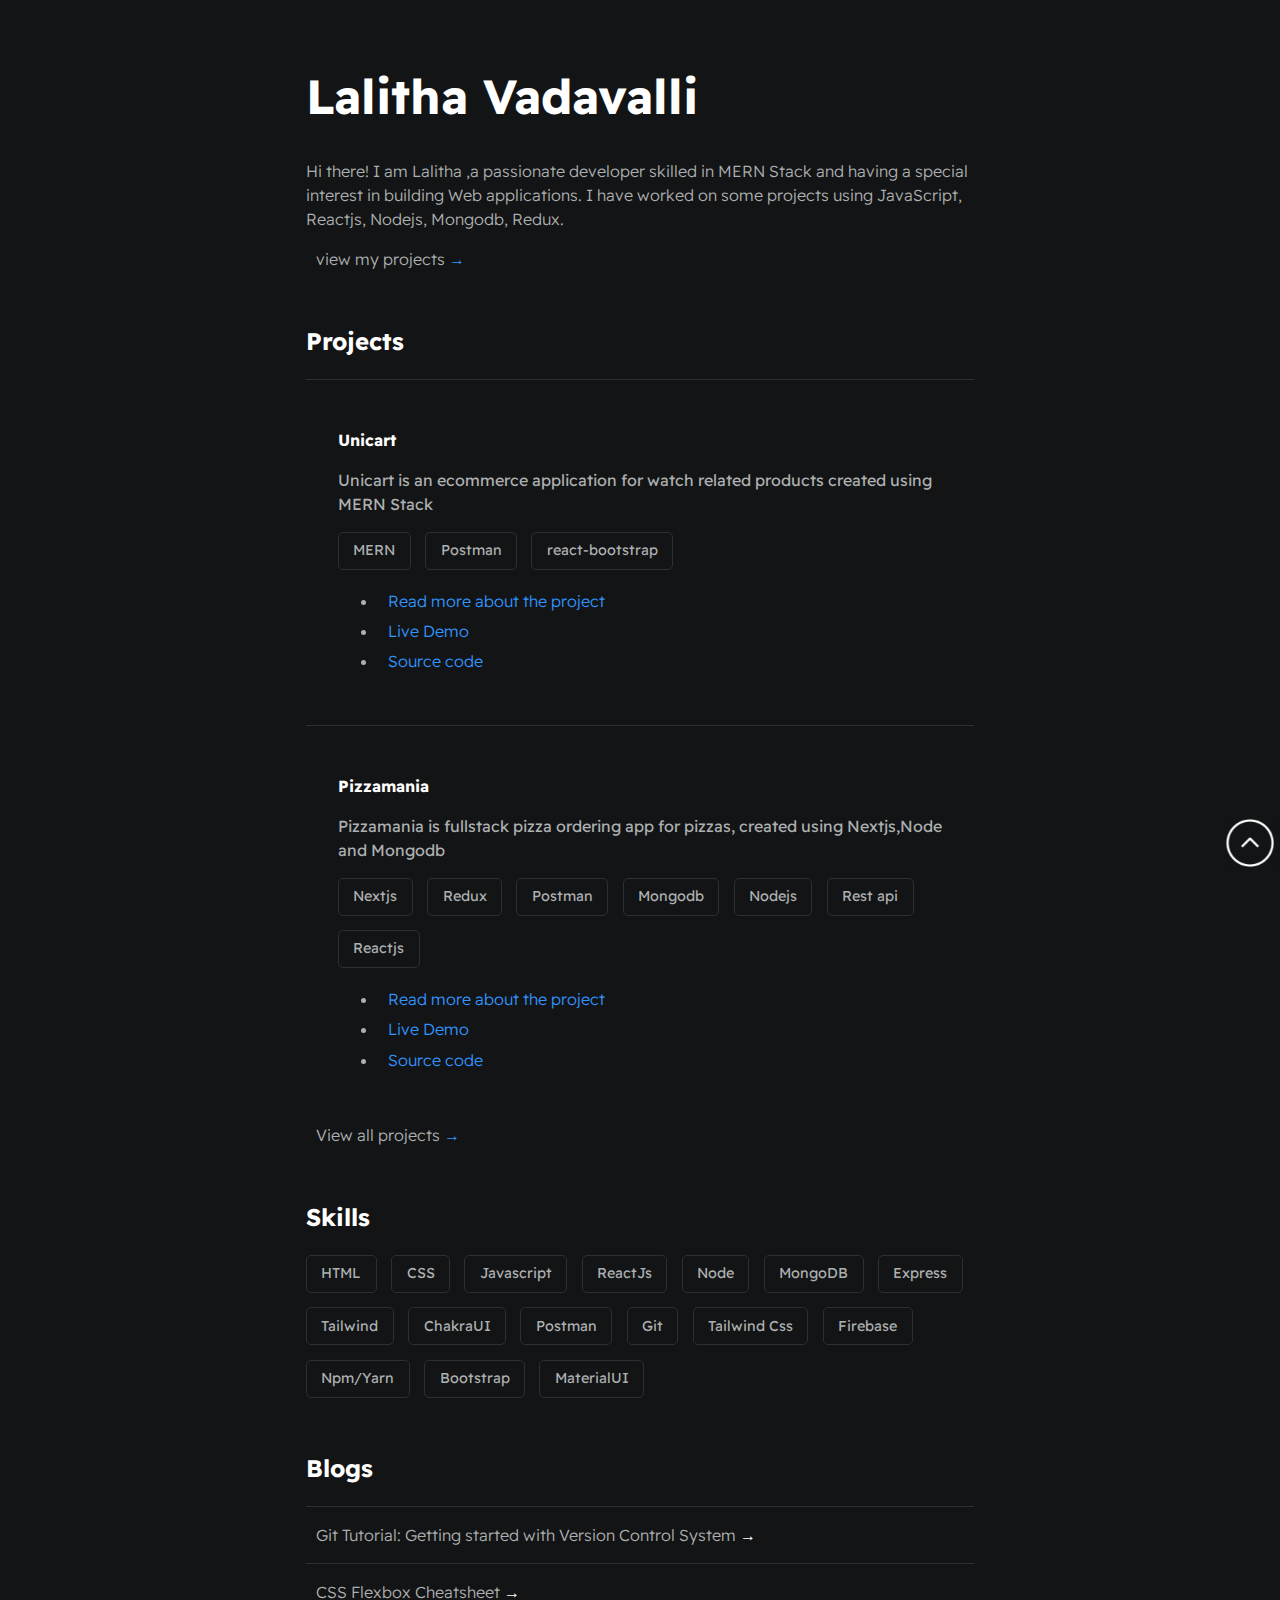
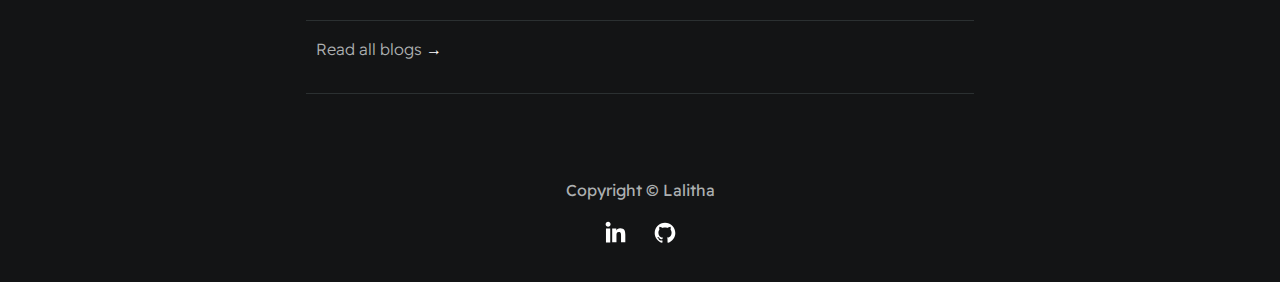
==== commit e9b8adb1: "Update index.html" ====
--- a/index.html
+++ b/index.html
@@ -69,7 +69,7 @@
               </div>
               <div class="line-break"></div>
 
-              <div class="card--work-history">
+              <!-- <div class="card--work-history">
                 <strong>Unihome </strong>
                 <p>Unihome is a real estate app to buy and sell home created using Reactjs and firebase</p>
                 <div id="wrapper--techstack__items">
@@ -84,7 +84,7 @@
                 </ul>
             </div>
            
-            <div class="line-break"></div>
+            <div class="line-break"></div> -->
 
             
             <div class="card--work-history">
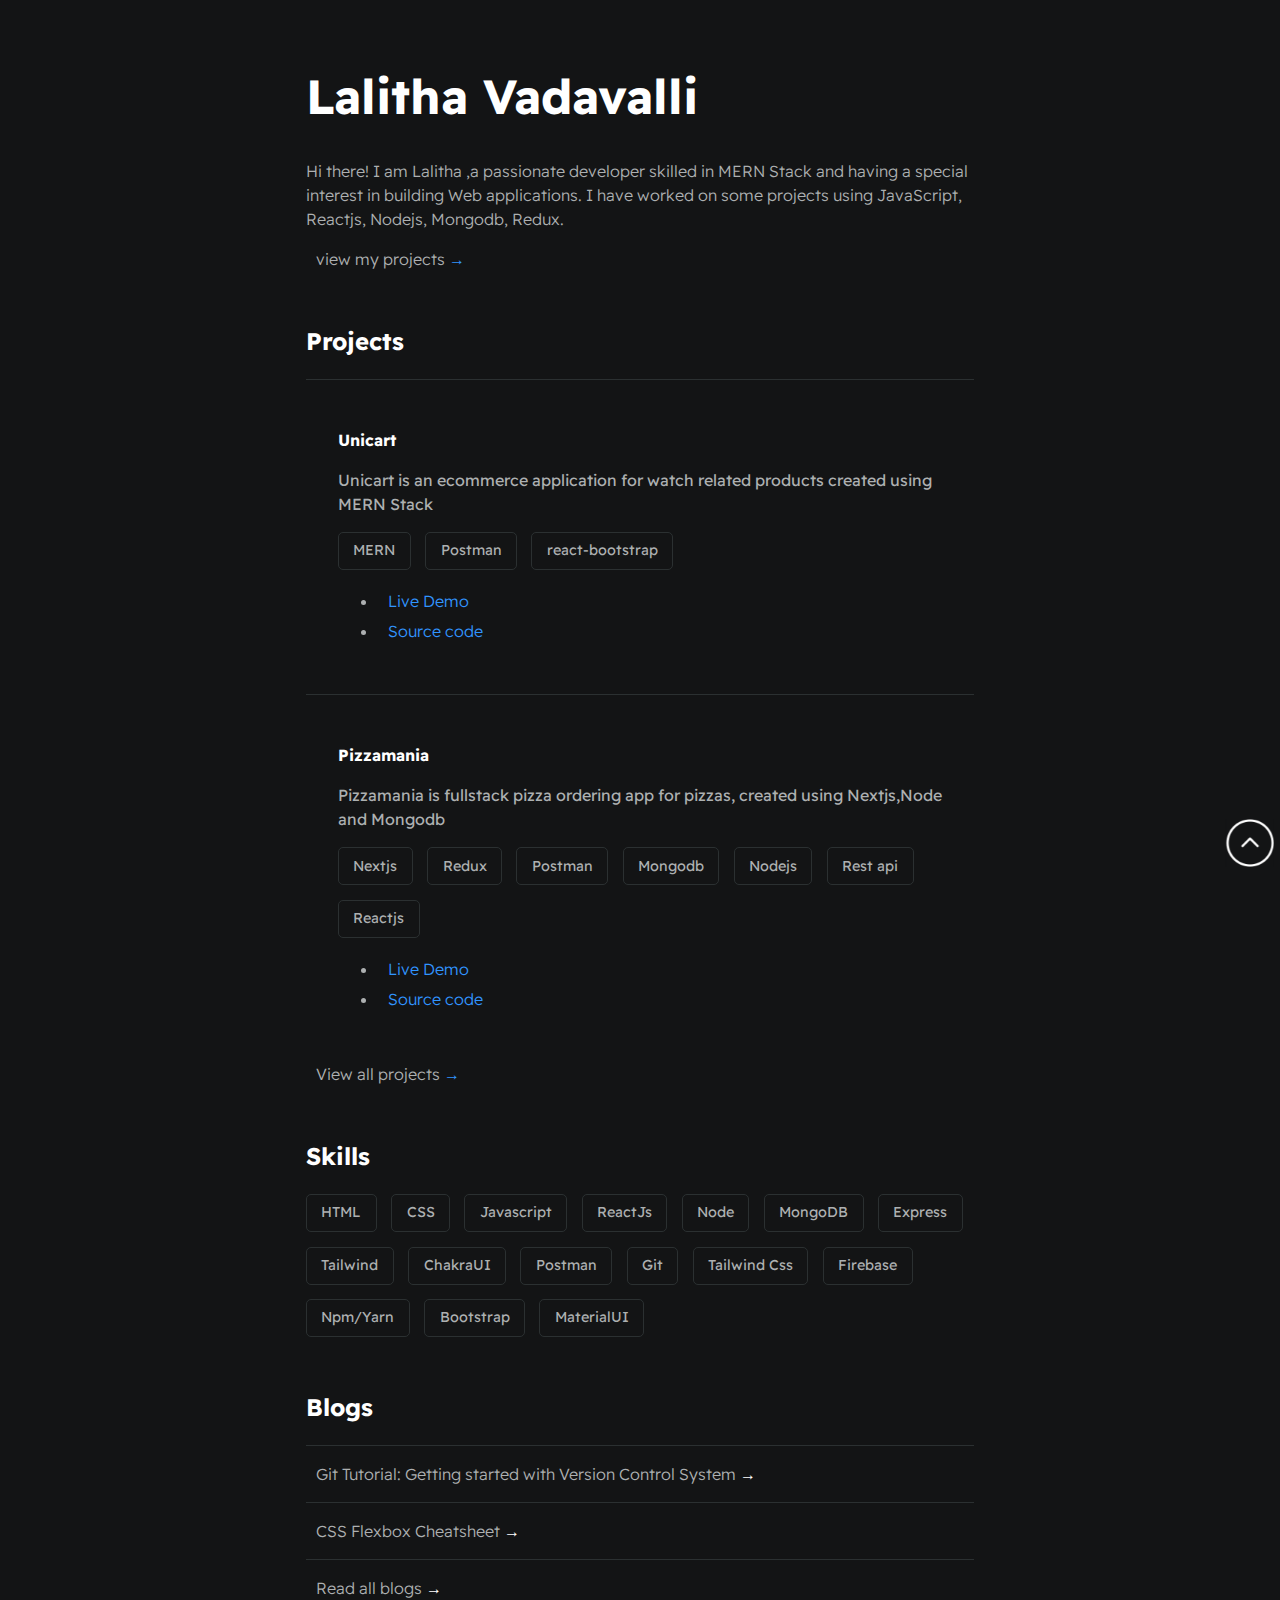
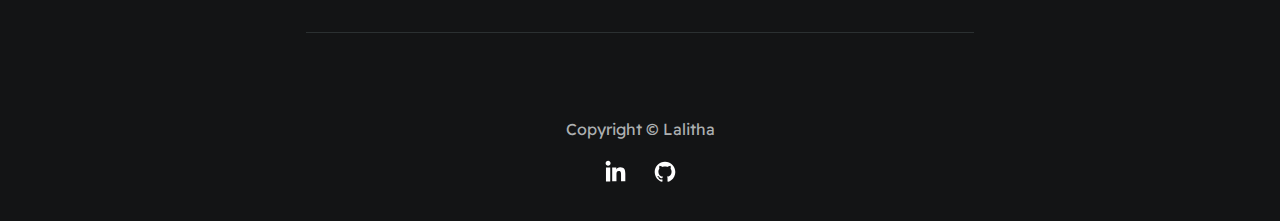
==== commit cbf7dba5: "Update index.html" ====
--- a/index.html
+++ b/index.html
@@ -62,7 +62,7 @@
                       <div class="card--techstack"><span>react-bootstrap</span></div>
                   </div>
                   <ul>
-                    <li><a href="unicart.html">Read more about the project</a></li>
+                    <!-- <li><a href="unicart.html">Read more about the project</a></li> -->
                     <li><a href="https://unicart-wsw8.onrender.com/"target="blank"> Live Demo</a></li>
                     <li><a href="https://github.com/LalithaRamanaV/uni-cart"target="blank">Source code</a></li>
                 </ul>
@@ -100,7 +100,7 @@
                   <div class="card--techstack"><span>Reactjs</span></div>
               </div>
               <ul>
-                  <li><a href="pizzamania.html">Read more about the project</a></li>
+                  <!-- <li><a href="pizzamania.html">Read more about the project</a></li> -->
                   <li><a href="https://pizza-mania-six.vercel.app/"target="blank">Live Demo</a></li>
                   <li><a href="https://github.com/LalithaRamanaV/pizza-mania"target="blank">Source code</a></li>
               </ul>
